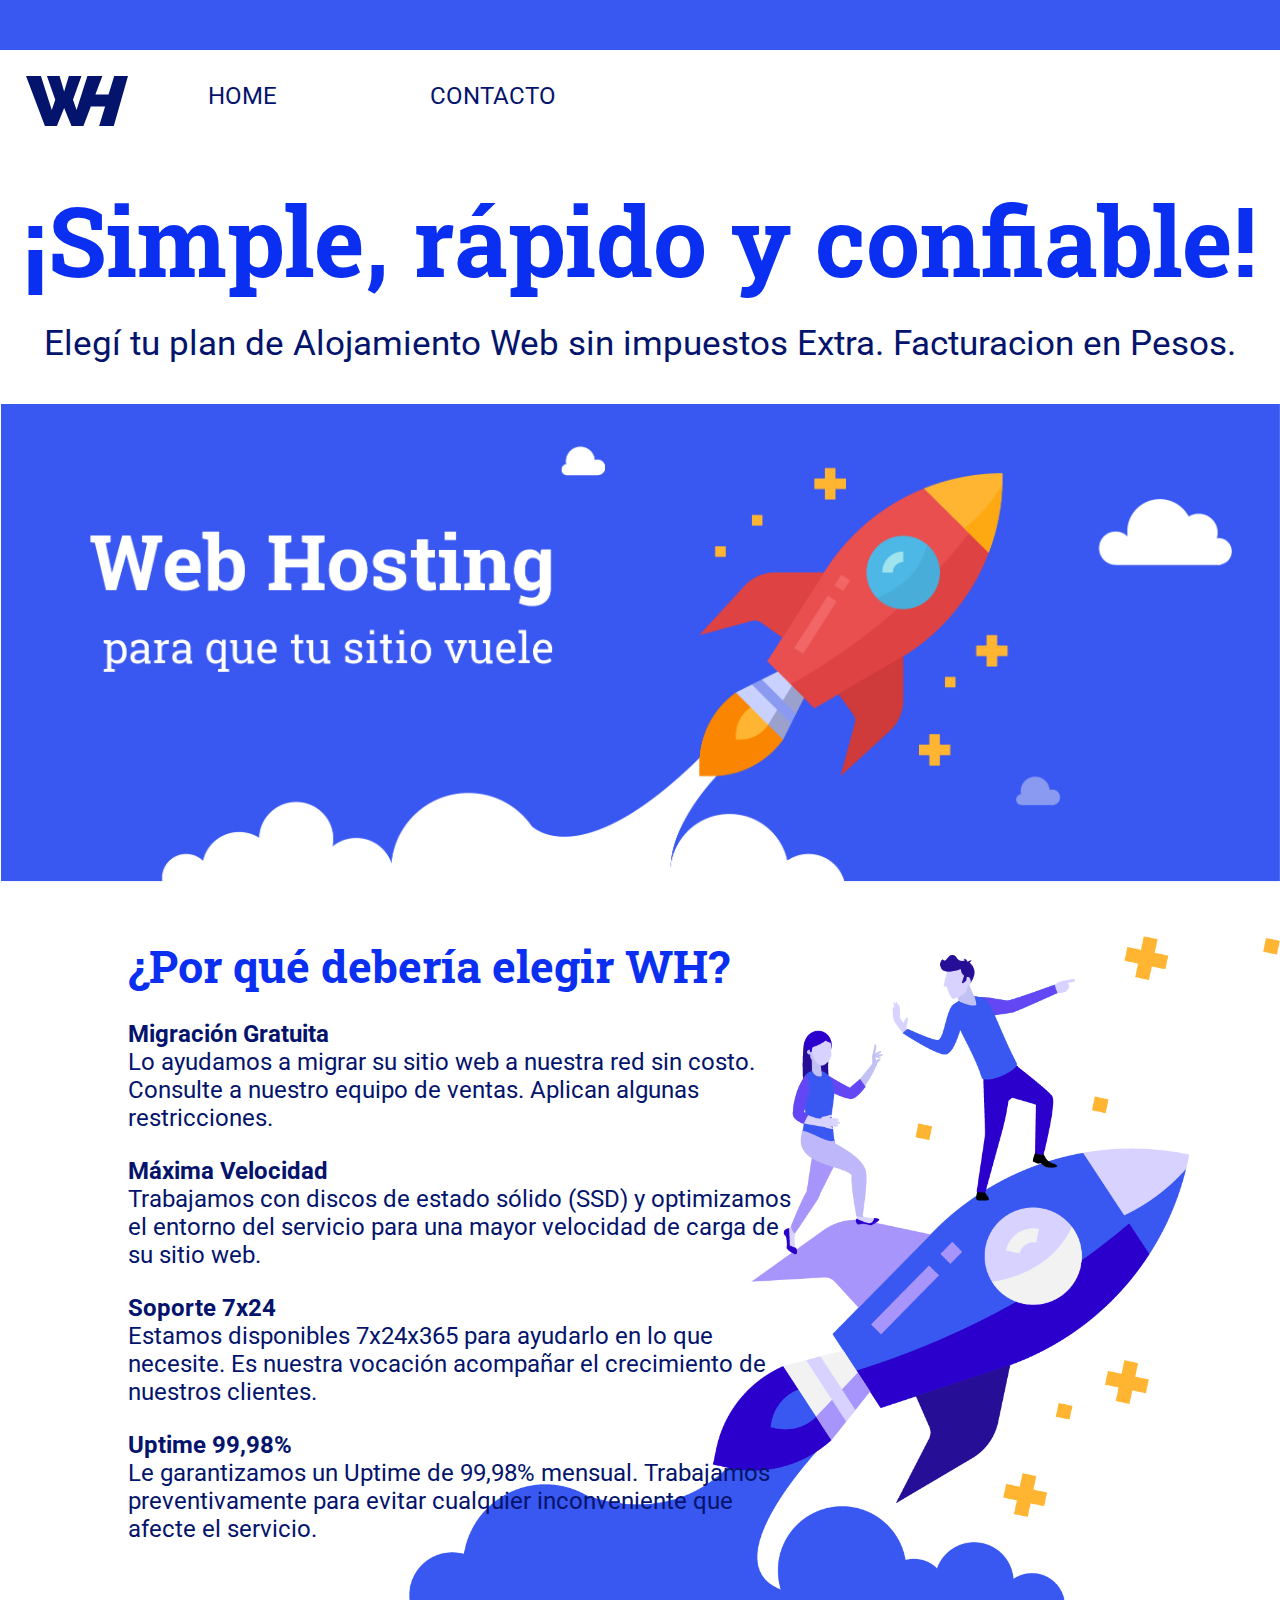
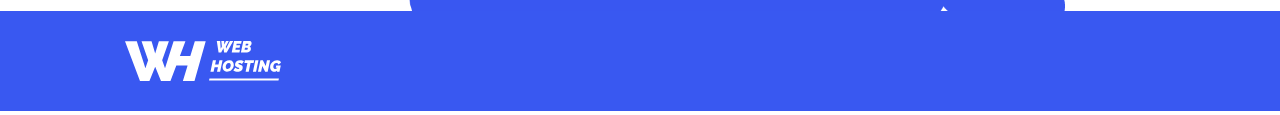
==== index.html @ 6f6e8623 "Initial Commit" ====
<!DOCTYPE html>
<html lang="en">

<head>
    <meta charset="UTF-8">
    <meta http-equiv="X-UA-Compatible" content="IE=edge">
    <meta name="viewport" content="width=device-width, initial-scale=1.0">
    <title>Modulo 5 - Desafio 1 - Ejercicio 1</title>
    <link rel="stylesheet" href="css/index.css">
</head>

<body>
    <header>
        <div id="horizontalBar"></div>
        <div id="asd">
            <img id="logoAzul" src="src/img/M5-logo-azul.svg" alt="logo-WH">
            <div id="navBar">
                <nav>
                    <a href="#">HOME</a>
                    <a href="contacto.html">CONTACTO</a>
                </nav>
            </div>
        </div>
    </header>

    <main>
        <article>
            <section id="titleMain">
                <p id="pTitleMain">¡Simple, rápido y confiable!</p>
                <p id="pSubtitleMain">Elegí tu plan de Alojamiento Web sin impuestos Extra. Facturacion en Pesos.</p>
            </section>
            <section>
                <img id="titleImg" src="src/img/M5-Desafío1-img.png" alt="Web Hosting, para que tu sitio vuele">
            </section>
        </article>

        <article id="article2">
            <section id="puntosDeInteres">
                <h1>¿Por qué debería elegir WH?</h1>

                <h2>Migración Gratuita</h2>
                <p>Lo ayudamos a migrar su sitio web a nuestra red sin costo. Consulte a nuestro equipo de ventas. Aplican
                algunas restricciones.</p>

                <h2>Máxima Velocidad</h2>
                <p>Trabajamos con discos de estado sólido (SSD) y optimizamos el entorno del servicio para una mayor
                velocidad de carga de su sitio web.</p>

                <h2>Soporte 7x24</h2>
                <p>Estamos disponibles 7x24x365 para ayudarlo en lo que necesite. Es nuestra vocación acompañar el
                crecimiento de nuestros clientes.</p>

                <h2>Uptime 99,98%</h2>
                <p>Le garantizamos un Uptime de 99,98% mensual. Trabajamos preventivamente para evitar cualquier
                inconveniente que afecte el servicio.</p>
            </section>
        </article>
    </main>

    <footer>
        <img src="src/img/M5-logo-blanco.svg" alt="logo-WH">
    </footer>
</body>

</html>
---- css/index.css ----
@import url('https://fonts.googleapis.com/css2?family=Roboto+Slab:wght@700&family=Roboto:wght@400;700&display=swap');

/* 
    font-family: 'Roboto', sans-serif;
    font-family: 'Roboto Slab', serif;
*/

* {
    margin: 0;
    padding: 0;
    box-sizing: border-box;
}

body {
    margin: auto;
    max-width: 1920px;
}

#horizontalBar {
    margin-bottom: 2%;
    height: 50px;
    background-color: #3958F1;
}

#logoAzul {
    margin-left: 2%;
    width: 8%;
    vertical-align: middle;
}

#navBar {
    display: inline-block;
    width: 500px;
}

nav {
    display: flex;
    justify-content: space-around;
}

nav a {
    font-family: 'Roboto', sans-serif;
    font-weight: 400;
    font-size: 24px;
    color: #04146c;
    text-decoration: none;
}

#titleMain {
    margin: auto;
    margin-top: 50px;
    width: fit-content;
}

#pTitleMain {
    font-family: 'Roboto Slab', sans-serif;
    font-weight: 700;
    font-size: 96px;
    text-align: center;
    color: #0a2ff1;
}

#pSubtitleMain {
    margin-top: 20px;
    font-family: 'Roboto', sans-serif;
    font-weight: 400;
    font-size: 34.66px;
    text-align: center;
    color: #04146c;
}

#titleImg {
    margin-top: 40px;
    width: 100%;
}

#article2 {
    height: 675px;
    background-image: url("../src/img/M5-Desafio3-img.png");
    background-position: right;
    background-repeat: no-repeat;
    background-size: contain;
}

#puntosDeInteres {
    /* margin-left: 125px; */
    margin-left: 10%;
    width: 675px;
}

#puntosDeInteres h1 {
    margin-top: 50px;
    font-family: 'Roboto Slab', sans-serif;
    font-weight: 700;
    font-size: 45.33px;
    color: #0a2ff1;
}

#puntosDeInteres h2 {
    margin-top: 25px;
    font-family: 'Roboto', sans-serif;
    font-weight: 700;
    font-size: 24px;
    color: #04146c;
}

#puntosDeInteres p {
    font-family: 'Roboto', sans-serif;
    font-weight: 400;
    font-size: 24px;
    color: #04146c;
}

footer {
    height: 100px;
    background-color: #3958F1;
}

footer img {
    margin-left: 125px;
    padding: 30px 0;
    height: 100%;
}
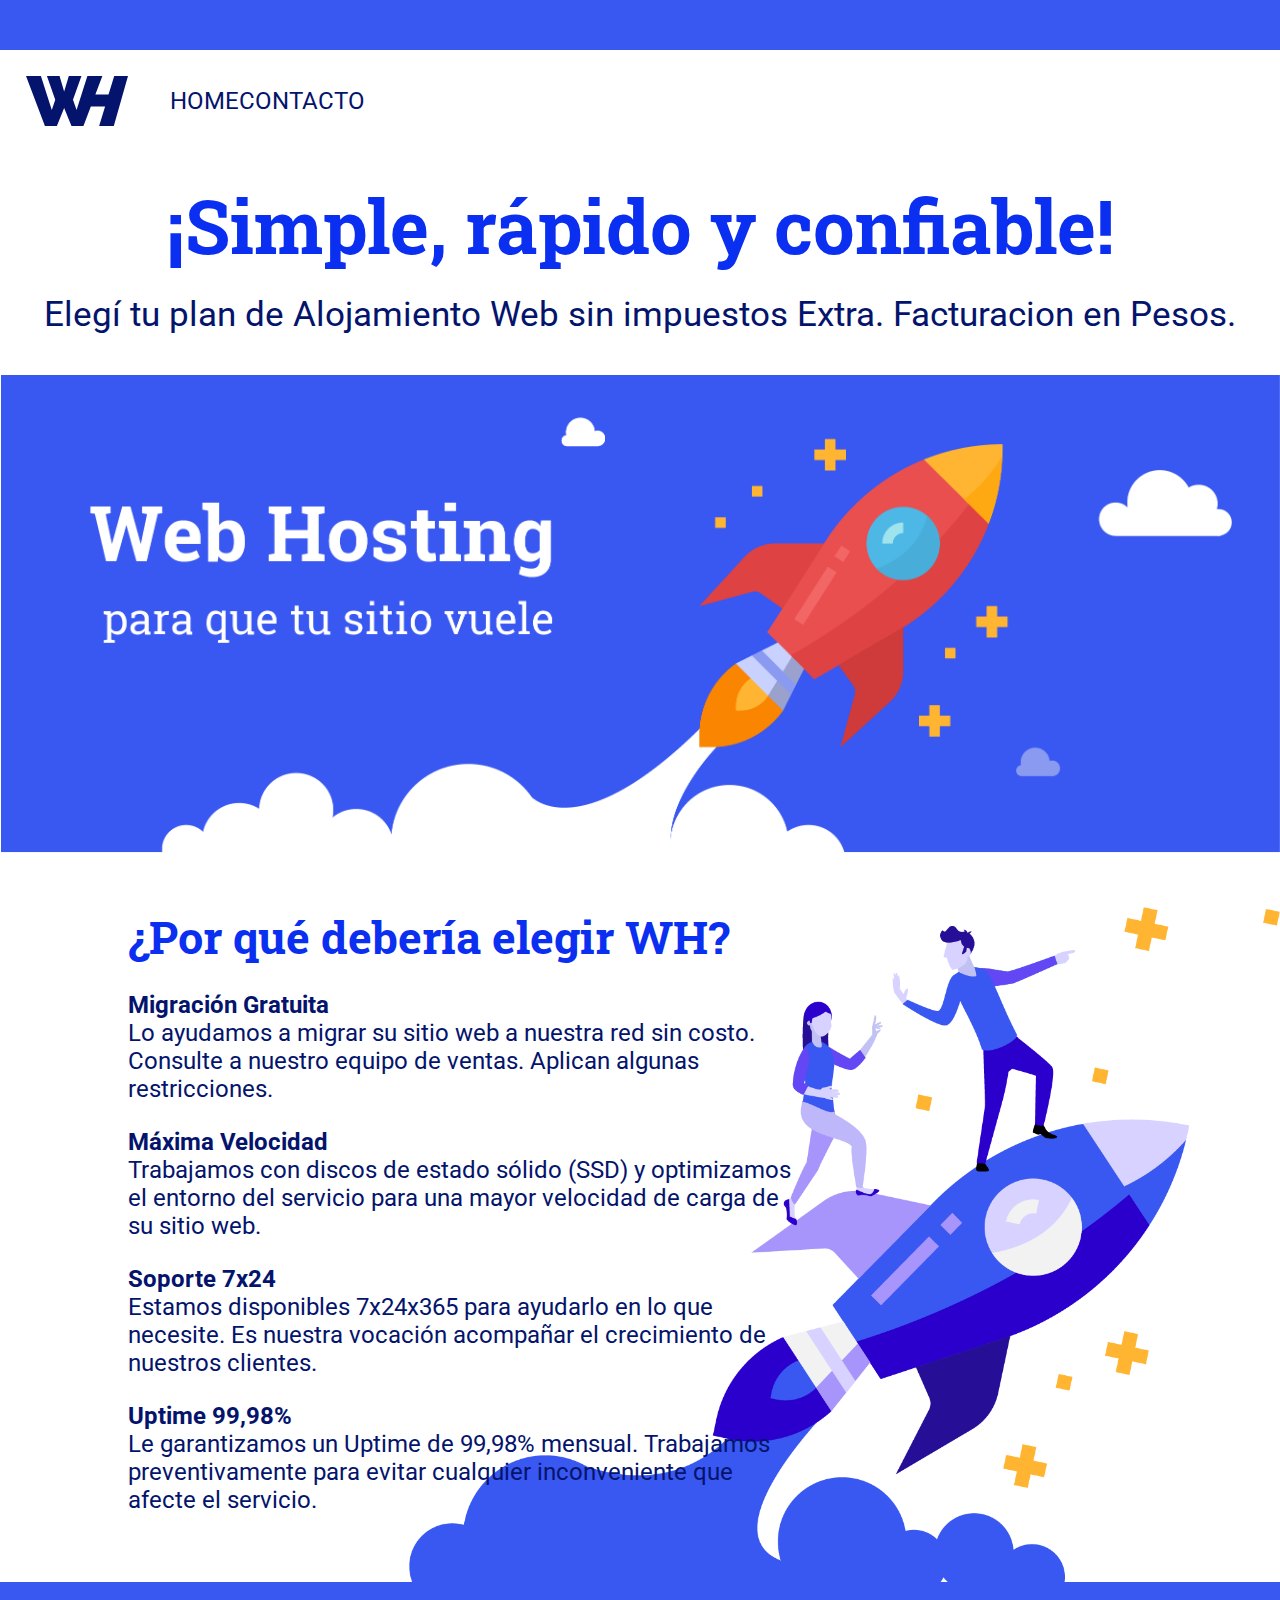
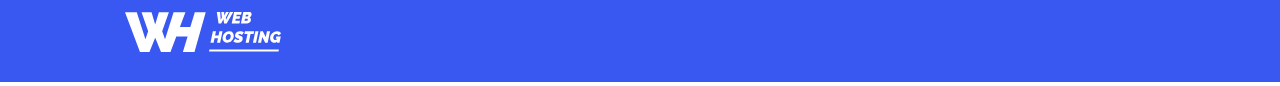
==== commit 378a9737: "Update index.html" ====
--- a/index.html
+++ b/index.html
@@ -5,7 +5,7 @@
     <meta charset="UTF-8">
     <meta http-equiv="X-UA-Compatible" content="IE=edge">
     <meta name="viewport" content="width=device-width, initial-scale=1.0">
-    <title>Modulo 5 - Desafio 1 - Ejercicio 1</title>
+    <title>Web-Hosting</title>
     <link rel="stylesheet" href="css/index.css">
 </head>
 
@@ -62,4 +62,4 @@
     </footer>
 </body>
 
-</html>+</html>
--- a/css/index.css
+++ b/css/index.css
@@ -30,12 +30,16 @@
 
 #navBar {
     display: inline-block;
-    width: 500px;
+    margin-left: 3%;
+    width: fit-content;
+    max-width: 500px;
+    vertical-align: middle;
 }
 
 nav {
     display: flex;
     justify-content: space-around;
+    width: fit-content;
 }
 
 nav a {
@@ -55,7 +59,7 @@
 #pTitleMain {
     font-family: 'Roboto Slab', sans-serif;
     font-weight: 700;
-    font-size: 96px;
+    font-size: 74px;
     text-align: center;
     color: #0a2ff1;
 }
@@ -75,7 +79,8 @@
 }
 
 #article2 {
-    height: 675px;
+    height: auto;
+    min-height: 675px;
     background-image: url("../src/img/M5-Desafio3-img.png");
     background-position: right;
     background-repeat: no-repeat;
@@ -85,7 +90,8 @@
 #puntosDeInteres {
     /* margin-left: 125px; */
     margin-left: 10%;
-    width: 675px;
+    max-width: 675px;
+    width: fit-content;
 }
 
 #puntosDeInteres h1 {
